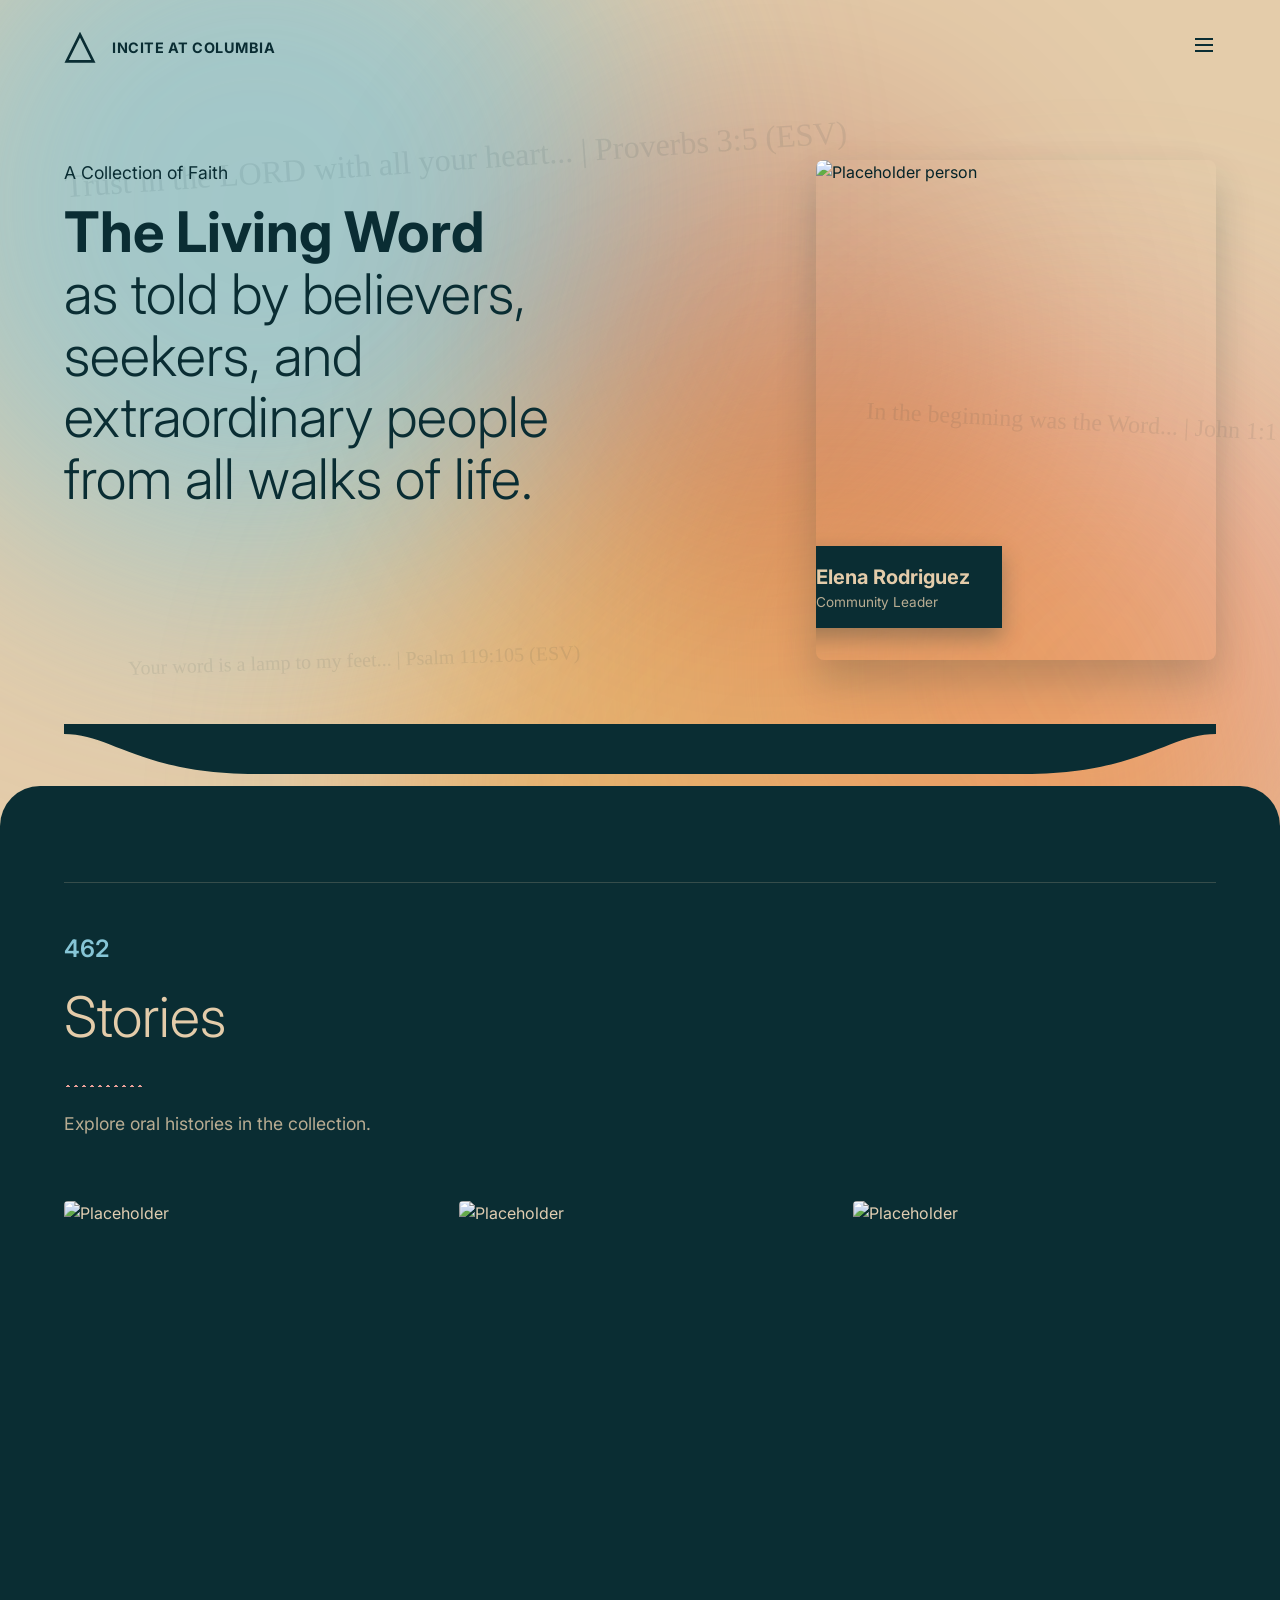
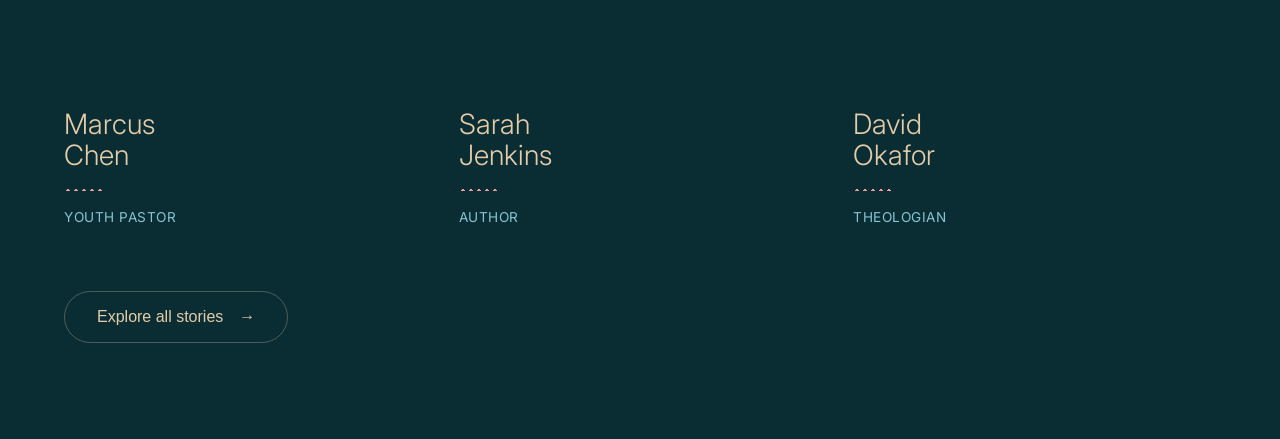
==== design/experiment/index.html @ d9248bcd "Add full homepage mockup, design system, and assets - mockup-a.html: complete single-page homepage (" ====
<!DOCTYPE html>
<html lang="en">
<head>
    <meta charset="UTF-8">
    <meta name="viewport" content="width=device-width, initial-scale=1.0">
    <title>Experimental Design - ForTheSoul</title>
    
    <!-- Fonts -->
    <link rel="preconnect" href="https://fonts.googleapis.com">
    <link rel="preconnect" href="https://fonts.gstatic.com" crossorigin>
    <link href="https://fonts.googleapis.com/css2?family=Inter:wght@300;400;500;600;700&display=swap" rel="stylesheet">
    
    <link rel="stylesheet" href="style.css">
</head>
<body>
    
    <!-- Dynamic Mesh Gradient Background -->
    <div class="mesh-bg" aria-hidden="true">
        <div class="orb orb-1"></div>
        <div class="orb orb-2"></div>
        <div class="orb orb-3"></div>
        <div class="orb orb-4"></div>
    </div>

    <!-- Scripture Watermarks -->
    <div class="watermarks" aria-hidden="true" pointer-events="none">
        <div class="watermark wm-1">Trust in the LORD with all your heart... | Proverbs 3:5 (ESV)</div>
        <div class="watermark wm-2">In the beginning was the Word... | John 1:1 (ESV)</div>
        <div class="watermark wm-3">Your word is a lamp to my feet... | Psalm 119:105 (ESV)</div>
        <div class="watermark wm-4">Be still, and know that I am God. | Psalm 46:10 (ESV)</div>
    </div>

    <div class="wrapper">
        <header class="header">
            <div class="logo">
                <svg width="32" height="32" viewBox="0 0 24 24" fill="none" stroke="currentColor" stroke-width="2">
                    <path d="M12 2L2 22h20L12 2z"></path>
                </svg>
                <span>Incite at Columbia</span>
            </div>
            <nav class="nav">
                <button class="menu-button">
                    <svg viewBox="0 0 24 24" fill="none" stroke="currentColor" stroke-width="2" width="24" height="24">
                        <line x1="3" y1="12" x2="21" y2="12"></line>
                        <line x1="3" y1="6" x2="21" y2="6"></line>
                        <line x1="3" y1="18" x2="21" y2="18"></line>
                    </svg>
                </button>
            </nav>
        </header>

        <main class="content">
            <!-- Hero Section mimicking Obama site Structure -->
            <section class="module hero-module">
                <div class="hero">
                    <div class="hero-content">
                        <div class="hero-eyebrow">A Collection of Faith</div>
                        <h1 class="hero-title">
                            <strong>The Living Word</strong>
                            as told by believers, seekers, and extraordinary people from all walks of life.
                        </h1>
                    </div>
                    <div class="hero-visual">
                        <div class="video-stack">
                            <figure>
                                <img src="https://images.unsplash.com/photo-1544465544-1b71aee9dfa3?ixlib=rb-4.0.3&auto=format&fit=crop&w=800&q=80" alt="Placeholder person">
                                <figcaption>
                                    <p class="name">Elena Rodriguez</p>
                                    <p class="role">Community Leader</p>
                                </figcaption>
                            </figure>
                        </div>
                    </div>
                </div>
                <!-- Signature Bracket -->
                <div class="hero-bracket">
                    <svg viewBox="0 0 1200 120" preserveAspectRatio="none">
                        <path d="M0,20 C50,20 80,100 200,100 L1000,100 C1120,100 1150,20 1200,20 L1200,0 L0,0 Z" fill="currentColor"></path>
                    </svg>
                </div>
            </section>

            <!-- Stories/Interviews Grid Section -->
            <section class="module grid-module">
                <div class="module-header">
                    <div class="header-line"></div>
                    <div class="module-title-wrapper">
                        <div class="module-amount">462</div>
                        <h2 class="module-title">Stories</h2>
                        <div class="dotted-line"></div>
                        <p class="module-subtitle">Explore oral histories in the collection.</p>
                    </div>
                </div>

                <ul class="stories-grid">
                    <li class="story-card">
                        <div class="card-image">
                            <img src="https://images.unsplash.com/photo-1507003211169-0a1dd7228f2d?ixlib=rb-4.0.3&auto=format&fit=crop&w=600&q=80" alt="Placeholder">
                            <div class="card-overlay"></div>
                        </div>
                        <div class="card-content">
                            <h3 class="card-name">Marcus<br>Chen</h3>
                            <div class="dotted-line small"></div>
                            <p class="card-role">Youth Pastor</p>
                        </div>
                    </li>
                    <li class="story-card">
                        <div class="card-image">
                            <img src="https://images.unsplash.com/photo-1438761681033-6461ffad8d80?ixlib=rb-4.0.3&auto=format&fit=crop&w=600&q=80" alt="Placeholder">
                            <div class="card-overlay"></div>
                        </div>
                        <div class="card-content">
                            <h3 class="card-name">Sarah<br>Jenkins</h3>
                            <div class="dotted-line small"></div>
                            <p class="card-role">Author</p>
                        </div>
                    </li>
                    <li class="story-card">
                        <div class="card-image">
                            <img src="https://images.unsplash.com/photo-1500648767791-00dcc994a43e?ixlib=rb-4.0.3&auto=format&fit=crop&w=600&q=80" alt="Placeholder">
                            <div class="card-overlay"></div>
                        </div>
                        <div class="card-content">
                            <h3 class="card-name">David<br>Okafor</h3>
                            <div class="dotted-line small"></div>
                            <p class="card-role">Theologian</p>
                        </div>
                    </li>
                </ul>

                <button class="explore-button">
                    <span>Explore all stories</span> &rarr;
                </button>
            </section>
        </main>
    </div>
</body>
</html>
---- design/experiment/style.css ----
/* Font Definitions */
@font-face {
    font-family: 'Rock Salt';
    src: url('../../src/assets/fonts/Rock_Salt_1/RockSalt-Regular.ttf') format('truetype'),
         url('https://fonts.gstatic.com/s/rocksalt/v18/MwQ0bhv11fWD6QsCEOUIdD4.woff2') format('woff2'); /* Fallback for rapid testing */
    font-weight: 400;
    font-style: normal;
}

/* Palette Tokens */
:root {
    /* New Scheme */
    --clr-pale-oak: #e4ccaa;
    --clr-sky-blue: #86c5d6;
    --clr-jet-black: #0a2d33;
    --clr-olive-leaf: #4b5b34;
    --clr-powder-blush: #eaa099;
    --clr-oxblood: #980204;
    --clr-amber-earth: #ea8914;

    /* Semantic */
    --bg-main: var(--clr-pale-oak);
    --text-primary: var(--clr-jet-black);
    --text-inverse: var(--clr-pale-oak);
}

/* Reset */
* {
    margin: 0;
    padding: 0;
    box-sizing: border-box;
}

body {
    font-family: 'Inter', sans-serif;
    background-color: var(--bg-main);
    color: var(--text-primary);
    overflow-x: hidden;
    line-height: 1.5;
}

/* Dynamic Mesh Gradient Background */
/* This approach is highly optimized and runs entirely on the GPU */
.mesh-bg {
    position: fixed;
    top: 0;
    left: 0;
    width: 100vw;
    height: 100vh;
    z-index: -2;
    overflow: hidden;
    background: var(--clr-pale-oak); /* Base fallback */
    pointer-events: none;
}

.orb {
    position: absolute;
    border-radius: 50%;
    filter: blur(120px);
    opacity: 0.7;
    animation: drift 20s infinite alternate ease-in-out;
    will-change: transform;
}

.orb-1 {
    width: 60vw;
    height: 60vw;
    background: var(--clr-sky-blue);
    top: -20%;
    left: -10%;
    animation-duration: 25s;
}

.orb-2 {
    width: 50vw;
    height: 50vw;
    background: var(--clr-powder-blush);
    bottom: -10%;
    right: -10%;
    animation-delay: -5s;
    animation-duration: 22s;
}

.orb-3 {
    width: 70vw;
    height: 70vw;
    background: var(--clr-amber-earth);
    top: 40%;
    left: 30%;
    opacity: 0.4;
    animation-duration: 30s;
}

.orb-4 {
    width: 40vw;
    height: 40vw;
    background: var(--clr-oxblood);
    top: 10%;
    right: 20%;
    opacity: 0.2;
    animation-delay: -10s;
    animation-duration: 18s;
}

@keyframes drift {
    0% { transform: translate(0, 0) scale(1); }
    50% { transform: translate(10vw, 5vh) scale(1.1); }
    100% { transform: translate(-5vw, 15vh) scale(0.9); }
}

/* Scripture Watermarks */
.watermarks {
    position: fixed;
    inset: 0;
    z-index: -1;
    pointer-events: none;
    user-select: none;
    overflow: hidden;
}

.watermark {
    font-family: 'Rock Salt', cursive;
    color: var(--text-primary);
    opacity: 0.08; /* Very subtle texture */
    position: absolute;
    white-space: nowrap;
}

.wm-1 {
    font-size: 2rem;
    top: 15%;
    left: 5%;
    transform: rotate(-4deg);
}

.wm-2 {
    font-size: 1.5rem;
    top: 45%;
    right: -5%;
    transform: rotate(3deg);
}

.wm-3 {
    font-size: 1.25rem;
    bottom: 25%;
    left: 10%;
    transform: rotate(-2deg);
}

.wm-4 {
    font-size: 3rem;
    bottom: -2%;
    left: 40%;
    transform: rotate(1deg);
    opacity: 0.05;
}

/* Layout Wrapper */
.wrapper {
    max-width: 1440px;
    margin: 0 auto;
    position: relative;
    z-index: 1; /* Above background */
}

/* Header */
.header {
    display: flex;
    justify-content: space-between;
    align-items: center;
    padding: 2rem 4rem;
}

.logo {
    display: flex;
    align-items: center;
    gap: 1rem;
    font-weight: 700;
    text-transform: uppercase;
    letter-spacing: 0.5px;
    font-size: 0.9rem;
}

.menu-button {
    background: none;
    border: none;
    cursor: pointer;
    color: var(--text-primary);
}

/* Hero Section */
.hero-module {
    padding: 4rem 4rem 0;
    margin-bottom: 2rem;
}

.hero {
    display: flex;
    gap: 4rem;
    align-items: flex-start;
    margin-bottom: 4rem;
}

.hero-content {
    flex: 1;
}

.hero-eyebrow {
    font-size: 1.1rem;
    margin-bottom: 1rem;
}

.hero-title {
    font-size: 3.5rem;
    font-weight: 300;
    line-height: 1.1;
    max-width: 800px;
}

.hero-title strong {
    font-weight: 700;
    display: block;
}

.hero-visual {
    flex: 1;
    display: flex;
    justify-content: flex-end;
}

.video-stack figure {
    position: relative;
    width: 400px;
    height: 500px;
    border-radius: 8px;
    overflow: hidden;
    box-shadow: 0 20px 40px rgba(10, 45, 51, 0.2);
}

.video-stack img {
    width: 100%;
    height: 100%;
    object-fit: cover;
    filter: saturate(0.8) contrast(1.1);
}

.video-stack figcaption {
    position: absolute;
    bottom: 2rem;
    left: -2rem;
    background: var(--clr-jet-black);
    color: var(--clr-pale-oak);
    padding: 1rem 2rem;
    box-shadow: 0 10px 20px rgba(10,45,51,0.3);
}

.name {
    font-weight: 700;
    font-size: 1.25rem;
}

.role {
    font-size: 0.85rem;
    opacity: 0.8;
}

.hero-bracket {
    width: 100%;
    height: 60px;
    color: var(--clr-jet-black);
}

.hero-bracket svg {
    width: 100%;
    height: 100%;
}

/* Stories Grid Section */
.grid-module {
    background-color: var(--clr-jet-black);
    color: var(--clr-pale-oak);
    padding: 6rem 4rem;
    position: relative;
    border-radius: 40px 40px 0 0;
    margin-top: -30px;
}

.module-header {
    margin-bottom: 4rem;
}

.header-line {
    width: 100%;
    height: 1px;
    background: rgba(228, 204, 170, 0.2);
    margin-bottom: 3rem;
}

.module-title-wrapper {
    max-width: 600px;
}

.module-amount {
    font-size: 1.5rem;
    font-weight: 600;
    color: var(--clr-sky-blue);
    margin-bottom: 0.5rem;
}

.module-title {
    font-size: 3.5rem;
    font-weight: 300;
    margin-bottom: 1.5rem;
}

.dotted-line {
    height: 4px;
    width: 80px;
    background-image: radial-gradient(circle, var(--clr-poweder-blush, #eaa099) 2px, transparent 2px);
    background-size: 8px 8px;
    margin-bottom: 1.5rem;
}

.dotted-line.small {
    width: 40px;
    margin: 1rem 0;
}

.module-subtitle {
    font-size: 1.1rem;
    opacity: 0.8;
}

/* Grid layout */
.stories-grid {
    display: grid;
    grid-template-columns: repeat(3, 1fr);
    gap: 2rem;
    list-style: none;
    margin-bottom: 4rem;
}

.story-card {
    display: flex;
    flex-direction: column;
    cursor: pointer;
    group: hover;
}

.card-image {
    width: 100%;
    aspect-ratio: 3/4;
    position: relative;
    overflow: hidden;
    border-radius: 4px;
    margin-bottom: 1.5rem;
}

.card-image img {
    width: 100%;
    height: 100%;
    object-fit: cover;
    transition: transform 0.6s cubic-bezier(0.25, 1, 0.5, 1);
    filter: grayscale(20%);
}

.card-overlay {
    position: absolute;
    inset: 0;
    background: linear-gradient(to top, rgba(10, 45, 51, 0.6) 0%, transparent 50%);
    opacity: 0;
    transition: opacity 0.3s ease;
}

.story-card:hover .card-image img {
    transform: scale(1.05);
}

.story-card:hover .card-overlay {
    opacity: 1;
}

.card-name {
    font-size: 1.75rem;
    line-height: 1.1;
    font-weight: 300;
}

.card-role {
    font-size: 0.85rem;
    text-transform: uppercase;
    letter-spacing: 0.5px;
    color: var(--clr-sky-blue);
}

/* Buttons */
.explore-button {
    background: none;
    border: 1px solid rgba(228, 204, 170, 0.3);
    color: var(--clr-pale-oak);
    padding: 1rem 2rem;
    font-size: 1rem;
    cursor: pointer;
    border-radius: 100px;
    display: inline-flex;
    align-items: center;
    gap: 1rem;
    transition: all 0.3s ease;
}

.explore-button:hover {
    background: var(--clr-pale-oak);
    color: var(--clr-jet-black);
}

/* Responsive constraints */
@media (max-width: 1024px) {
    .stories-grid {
        grid-template-columns: repeat(2, 1fr);
    }
    .hero {
        flex-direction: column;
    }
    .hero-visual {
        justify-content: flex-start;
        margin-top: 2rem;
    }
}

@media (max-width: 768px) {
    .stories-grid {
        grid-template-columns: 1fr;
    }
    .header, .hero-module, .grid-module {
        padding-left: 2rem;
        padding-right: 2rem;
    }
    .hero-title {
        font-size: 2.5rem;
    }
}
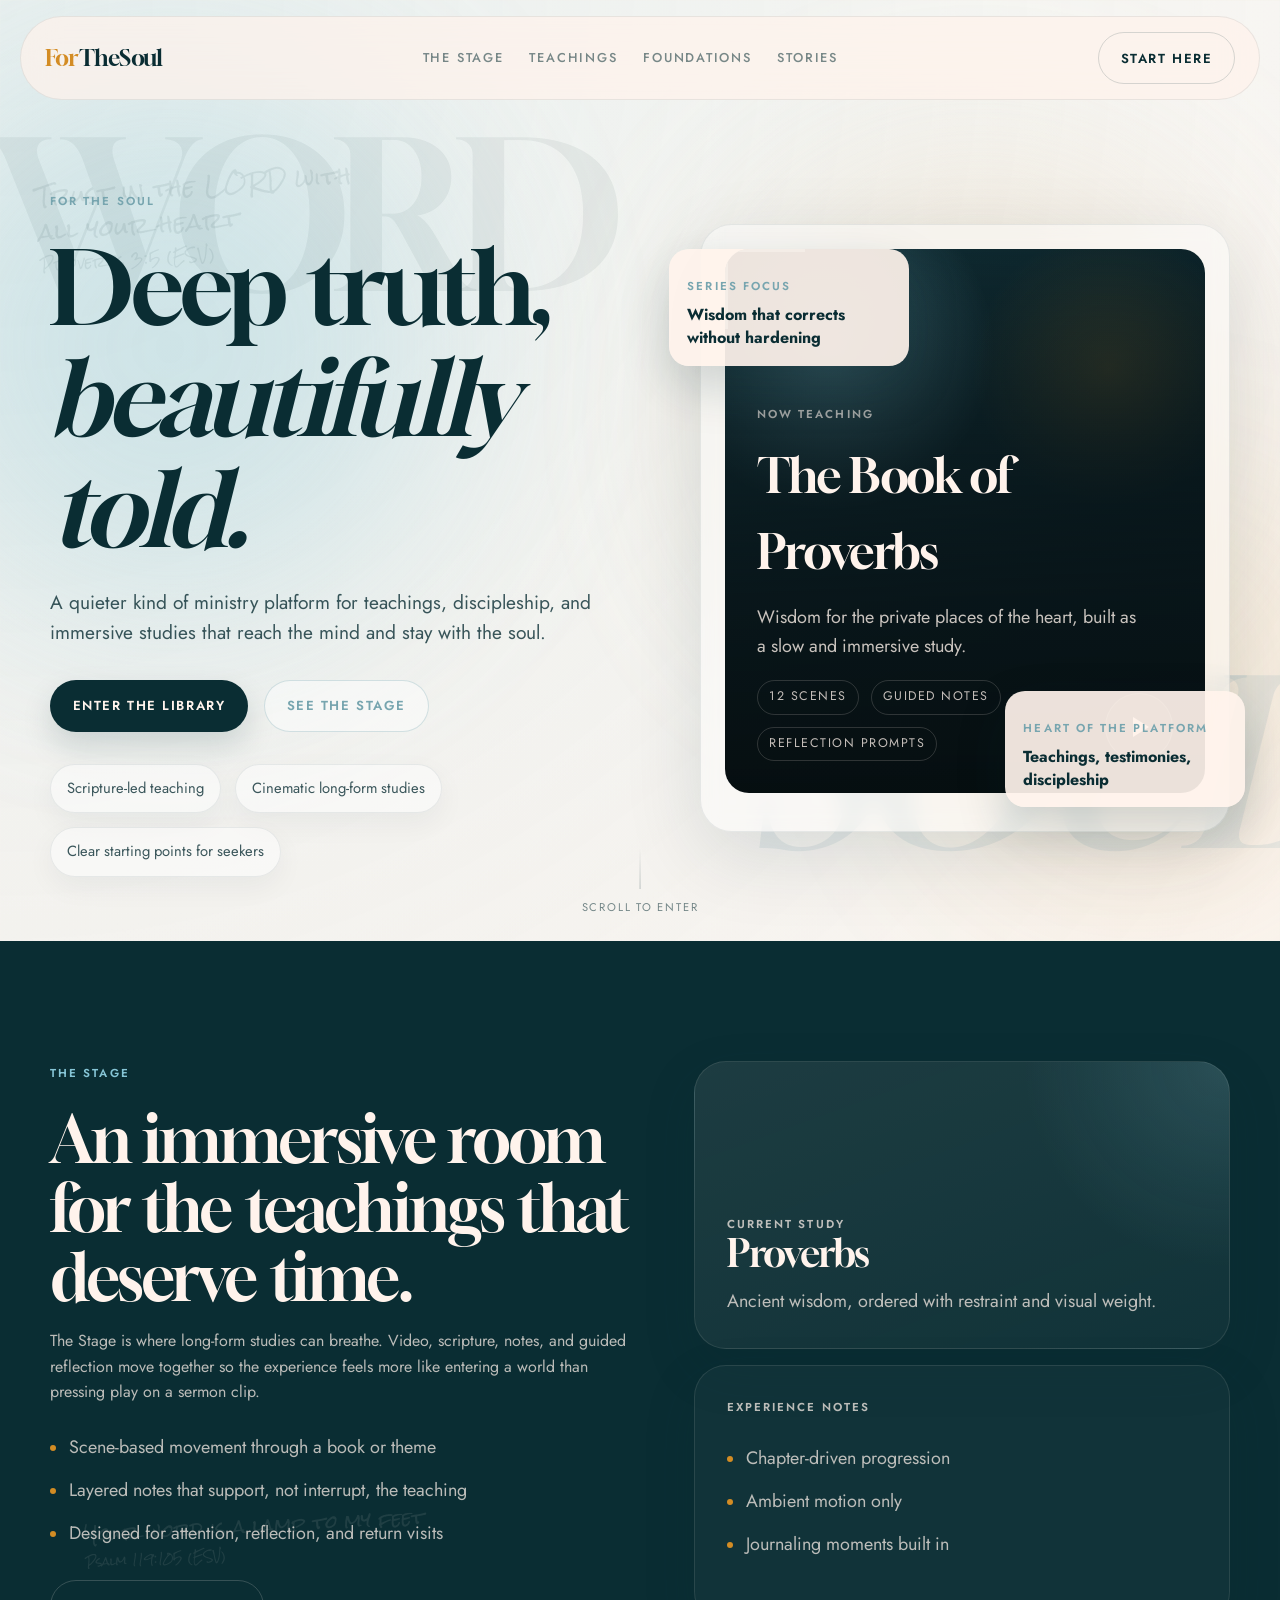
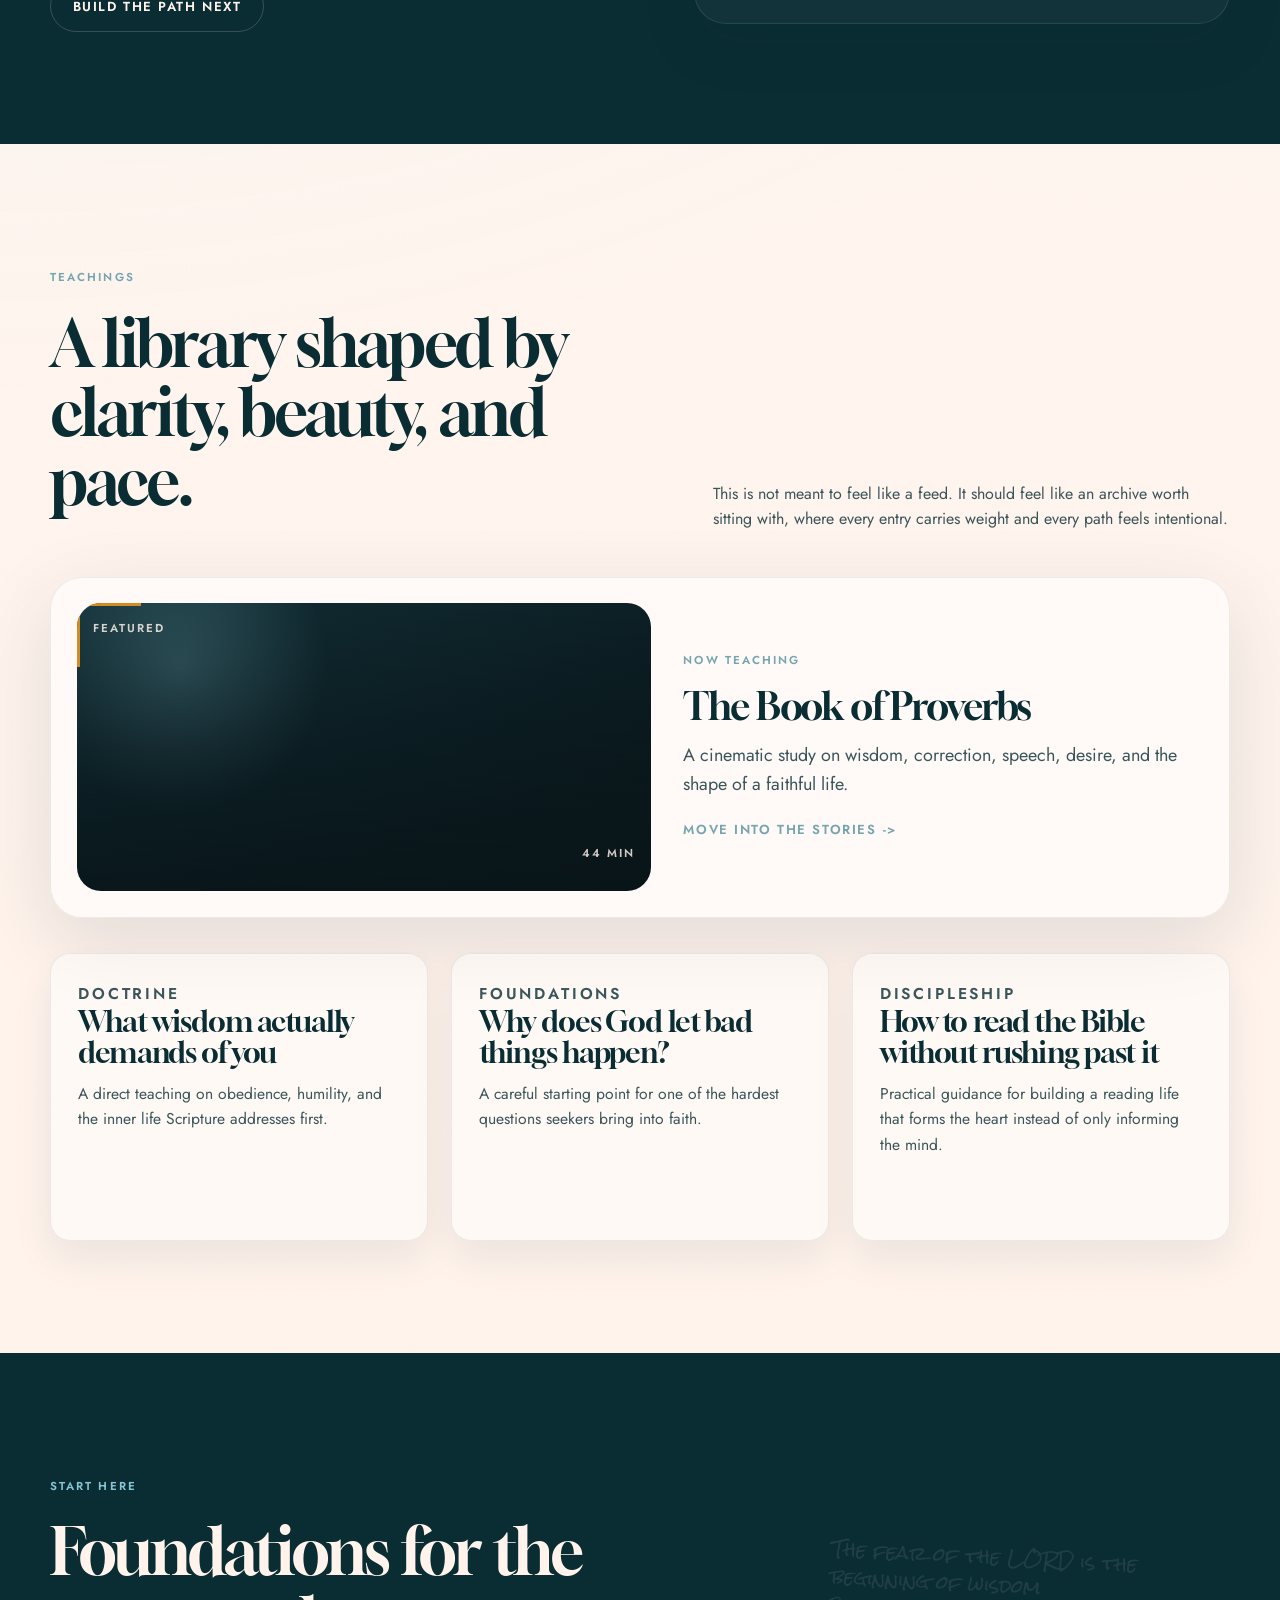
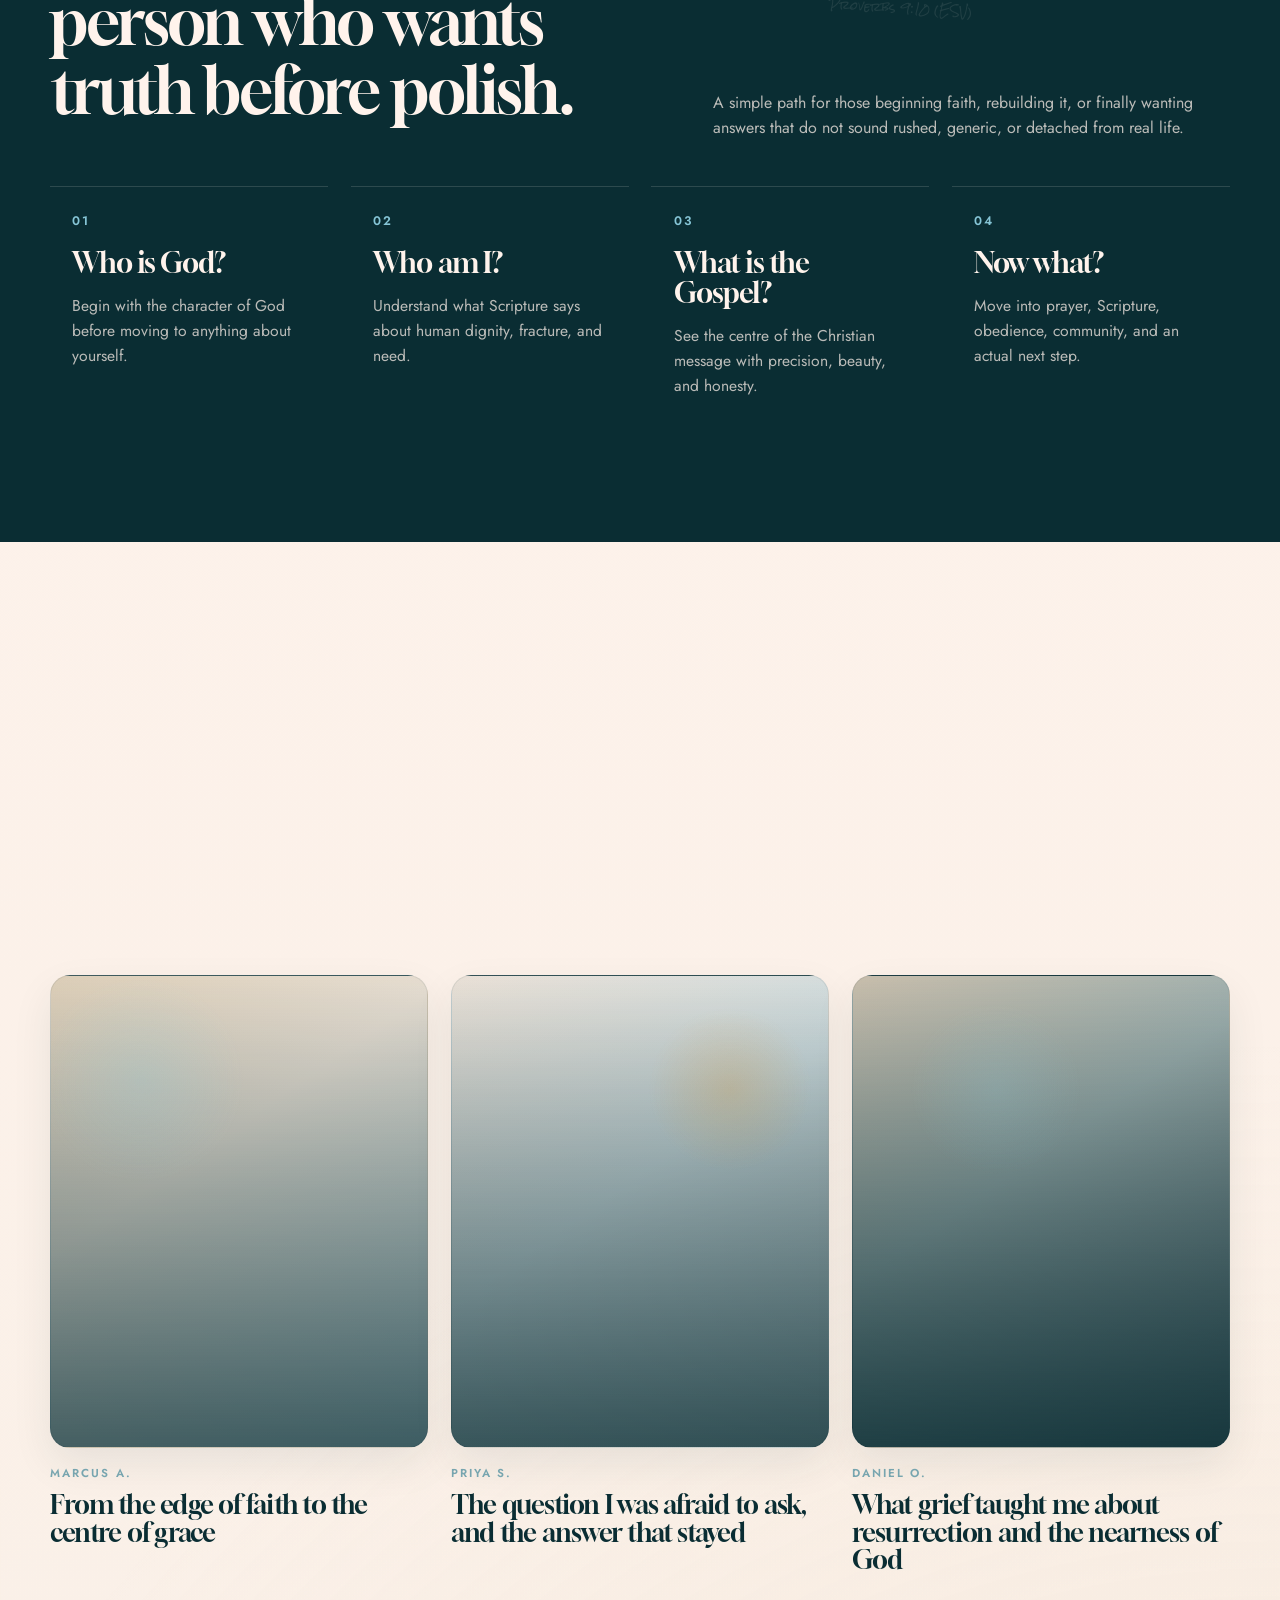
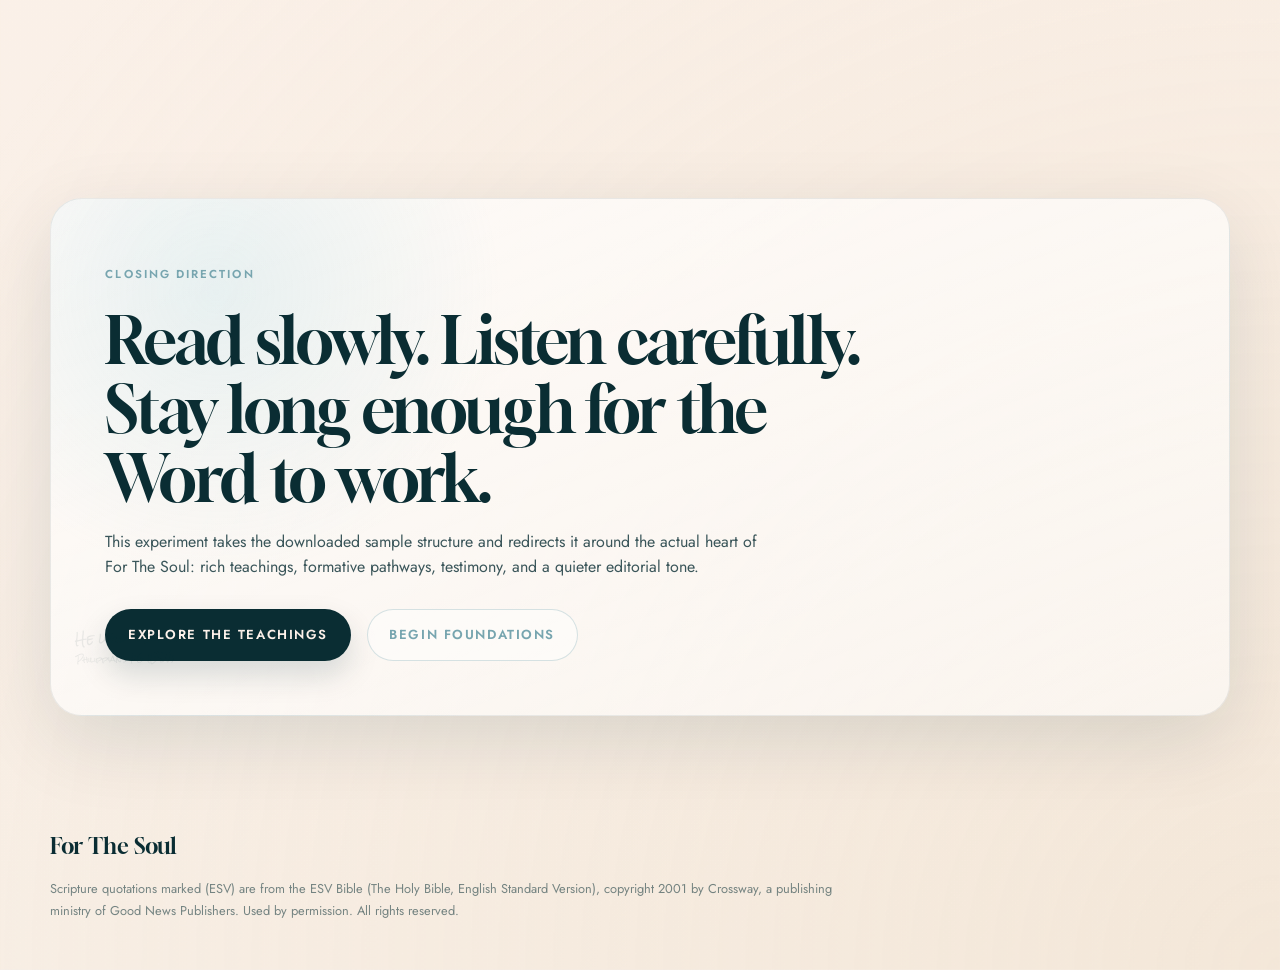
==== commit bf7802da: "Update design experiment files Co-Authored-By: Claude Sonnet 4.6 <noreply@anthropic.com>" ====
--- a/design/experiment/index.html
+++ b/design/experiment/index.html
@@ -3,136 +3,315 @@
 <head>
     <meta charset="UTF-8">
     <meta name="viewport" content="width=device-width, initial-scale=1.0">
-    <title>Experimental Design - ForTheSoul</title>
-    
-    <!-- Fonts -->
+    <title>For The Soul | Experimental Direction</title>
+    <meta
+        name="description"
+        content="An editorial homepage experiment for For The Soul, shaped around teachings, discipleship, and the quiet work of Scripture."
+    >
     <link rel="preconnect" href="https://fonts.googleapis.com">
     <link rel="preconnect" href="https://fonts.gstatic.com" crossorigin>
-    <link href="https://fonts.googleapis.com/css2?family=Inter:wght@300;400;500;600;700&display=swap" rel="stylesheet">
-    
+    <link href="https://fonts.googleapis.com/css2?family=Gloock&amp;family=Jost:wght@400;500;600&amp;display=swap" rel="stylesheet">
     <link rel="stylesheet" href="style.css">
 </head>
 <body>
-    
-    <!-- Dynamic Mesh Gradient Background -->
-    <div class="mesh-bg" aria-hidden="true">
-        <div class="orb orb-1"></div>
-        <div class="orb orb-2"></div>
-        <div class="orb orb-3"></div>
-        <div class="orb orb-4"></div>
-    </div>
-
-    <!-- Scripture Watermarks -->
-    <div class="watermarks" aria-hidden="true" pointer-events="none">
-        <div class="watermark wm-1">Trust in the LORD with all your heart... | Proverbs 3:5 (ESV)</div>
-        <div class="watermark wm-2">In the beginning was the Word... | John 1:1 (ESV)</div>
-        <div class="watermark wm-3">Your word is a lamp to my feet... | Psalm 119:105 (ESV)</div>
-        <div class="watermark wm-4">Be still, and know that I am God. | Psalm 46:10 (ESV)</div>
-    </div>
-
-    <div class="wrapper">
-        <header class="header">
-            <div class="logo">
-                <svg width="32" height="32" viewBox="0 0 24 24" fill="none" stroke="currentColor" stroke-width="2">
-                    <path d="M12 2L2 22h20L12 2z"></path>
-                </svg>
-                <span>Incite at Columbia</span>
-            </div>
-            <nav class="nav">
-                <button class="menu-button">
-                    <svg viewBox="0 0 24 24" fill="none" stroke="currentColor" stroke-width="2" width="24" height="24">
-                        <line x1="3" y1="12" x2="21" y2="12"></line>
-                        <line x1="3" y1="6" x2="21" y2="6"></line>
-                        <line x1="3" y1="18" x2="21" y2="18"></line>
-                    </svg>
-                </button>
-            </nav>
-        </header>
-
-        <main class="content">
-            <!-- Hero Section mimicking Obama site Structure -->
-            <section class="module hero-module">
-                <div class="hero">
-                    <div class="hero-content">
-                        <div class="hero-eyebrow">A Collection of Faith</div>
-                        <h1 class="hero-title">
-                            <strong>The Living Word</strong>
-                            as told by believers, seekers, and extraordinary people from all walks of life.
-                        </h1>
-                    </div>
-                    <div class="hero-visual">
-                        <div class="video-stack">
-                            <figure>
-                                <img src="https://images.unsplash.com/photo-1544465544-1b71aee9dfa3?ixlib=rb-4.0.3&auto=format&fit=crop&w=800&q=80" alt="Placeholder person">
-                                <figcaption>
-                                    <p class="name">Elena Rodriguez</p>
-                                    <p class="role">Community Leader</p>
-                                </figcaption>
-                            </figure>
-                        </div>
-                    </div>
-                </div>
-                <!-- Signature Bracket -->
-                <div class="hero-bracket">
-                    <svg viewBox="0 0 1200 120" preserveAspectRatio="none">
-                        <path d="M0,20 C50,20 80,100 200,100 L1000,100 C1120,100 1150,20 1200,20 L1200,0 L0,0 Z" fill="currentColor"></path>
-                    </svg>
-                </div>
-            </section>
-
-            <!-- Stories/Interviews Grid Section -->
-            <section class="module grid-module">
-                <div class="module-header">
-                    <div class="header-line"></div>
-                    <div class="module-title-wrapper">
-                        <div class="module-amount">462</div>
-                        <h2 class="module-title">Stories</h2>
-                        <div class="dotted-line"></div>
-                        <p class="module-subtitle">Explore oral histories in the collection.</p>
-                    </div>
-                </div>
-
-                <ul class="stories-grid">
-                    <li class="story-card">
-                        <div class="card-image">
-                            <img src="https://images.unsplash.com/photo-1507003211169-0a1dd7228f2d?ixlib=rb-4.0.3&auto=format&fit=crop&w=600&q=80" alt="Placeholder">
-                            <div class="card-overlay"></div>
-                        </div>
-                        <div class="card-content">
-                            <h3 class="card-name">Marcus<br>Chen</h3>
-                            <div class="dotted-line small"></div>
-                            <p class="card-role">Youth Pastor</p>
-                        </div>
-                    </li>
-                    <li class="story-card">
-                        <div class="card-image">
-                            <img src="https://images.unsplash.com/photo-1438761681033-6461ffad8d80?ixlib=rb-4.0.3&auto=format&fit=crop&w=600&q=80" alt="Placeholder">
-                            <div class="card-overlay"></div>
-                        </div>
-                        <div class="card-content">
-                            <h3 class="card-name">Sarah<br>Jenkins</h3>
-                            <div class="dotted-line small"></div>
-                            <p class="card-role">Author</p>
-                        </div>
-                    </li>
-                    <li class="story-card">
-                        <div class="card-image">
-                            <img src="https://images.unsplash.com/photo-1500648767791-00dcc994a43e?ixlib=rb-4.0.3&auto=format&fit=crop&w=600&q=80" alt="Placeholder">
-                            <div class="card-overlay"></div>
-                        </div>
-                        <div class="card-content">
-                            <h3 class="card-name">David<br>Okafor</h3>
-                            <div class="dotted-line small"></div>
-                            <p class="card-role">Theologian</p>
-                        </div>
-                    </li>
-                </ul>
-
-                <button class="explore-button">
-                    <span>Explore all stories</span> &rarr;
-                </button>
-            </section>
-        </main>
-    </div>
+    <header class="site-header" id="site-header">
+        <a class="brand" href="#top" aria-label="For The Soul home">
+            <span class="brand-mark">For</span>
+            <span class="brand-word">TheSoul</span>
+        </a>
+        <nav class="site-nav" aria-label="Primary">
+            <a href="#stage">The Stage</a>
+            <a href="#library">Teachings</a>
+            <a href="#foundations">Foundations</a>
+            <a href="#testimonies">Stories</a>
+        </nav>
+        <a class="button button-outline header-button" href="#foundations">Start Here</a>
+    </header>
+
+    <main id="top">
+        <section class="hero section">
+            <div class="atmosphere" aria-hidden="true">
+                <div class="orb orb-a"></div>
+                <div class="orb orb-b"></div>
+                <div class="orb orb-c"></div>
+            </div>
+
+            <div class="texture texture-word" aria-hidden="true">WORD</div>
+            <div class="texture texture-soul" aria-hidden="true">SOUL</div>
+
+            <div class="scripture-layer" aria-hidden="true">
+                <span class="watermark lg hero-left">
+                    Trust in the LORD with all your heart
+                    <small>Proverbs 3:5 (ESV)</small>
+                </span>
+                <span class="watermark sm hero-right">
+                    In the beginning was the Word
+                    <small>John 1:1 (ESV)</small>
+                </span>
+            </div>
+
+            <div class="hero-grid">
+                <div class="hero-copy reveal">
+                    <p class="eyebrow">For The Soul</p>
+                    <h1 class="hero-title">
+                        Deep truth,
+                        <span>beautifully told.</span>
+                    </h1>
+                    <p class="hero-body">
+                        A quieter kind of ministry platform for teachings, discipleship,
+                        and immersive studies that reach the mind and stay with the soul.
+                    </p>
+                    <div class="hero-actions">
+                        <a class="button button-primary" href="#library">Enter the Library</a>
+                        <a class="button button-quiet" href="#stage">See the Stage</a>
+                    </div>
+                    <ul class="hero-points" aria-label="For The Soul qualities">
+                        <li>Scripture-led teaching</li>
+                        <li>Cinematic long-form studies</li>
+                        <li>Clear starting points for seekers</li>
+                    </ul>
+                </div>
+
+                <div class="hero-media reveal">
+                    <div class="hero-panel">
+                        <div class="hero-screen">
+                            <p class="panel-label">Now teaching</p>
+                            <h2>The Book of Proverbs</h2>
+                            <p class="panel-copy">
+                                Wisdom for the private places of the heart, built as a slow and immersive study.
+                            </p>
+                            <div class="panel-meta">
+                                <span>12 scenes</span>
+                                <span>guided notes</span>
+                                <span>reflection prompts</span>
+                            </div>
+                            <a class="play-button" href="#library" aria-label="Jump to teachings">
+                                <span class="play-icon"></span>
+                            </a>
+                        </div>
+                        <div class="floating-card floating-card-top">
+                            <p class="floating-label">Series focus</p>
+                            <strong>Wisdom that corrects without hardening</strong>
+                        </div>
+                        <div class="floating-card floating-card-bottom">
+                            <p class="floating-label">Heart of the platform</p>
+                            <strong>Teachings, testimonies, discipleship</strong>
+                        </div>
+                    </div>
+                </div>
+            </div>
+
+            <div class="scroll-note" aria-hidden="true">
+                <span class="scroll-line"></span>
+                <span>Scroll to enter</span>
+            </div>
+        </section>
+
+        <section class="stage-section section" id="stage">
+            <div class="section-shell">
+                <div class="scripture-layer" aria-hidden="true">
+                    <span class="watermark md stage-left">
+                        Your word is a lamp to my feet
+                        <small>Psalm 119:105 (ESV)</small>
+                    </span>
+                </div>
+
+                <div class="stage-grid">
+                    <div class="section-copy reveal">
+                        <p class="section-label">The Stage</p>
+                        <h2 class="section-title">An immersive room for the teachings that deserve time.</h2>
+                        <p class="section-text">
+                            The Stage is where long-form studies can breathe. Video, scripture,
+                            notes, and guided reflection move together so the experience feels more
+                            like entering a world than pressing play on a sermon clip.
+                        </p>
+                        <ul class="detail-list">
+                            <li>Scene-based movement through a book or theme</li>
+                            <li>Layered notes that support, not interrupt, the teaching</li>
+                            <li>Designed for attention, reflection, and return visits</li>
+                        </ul>
+                        <a class="button button-dark" href="#foundations">Build the path next</a>
+                    </div>
+
+                    <div class="stage-composition reveal">
+                        <article class="stage-card stage-primary">
+                            <p class="panel-label">Current study</p>
+                            <h3>Proverbs</h3>
+                            <p>Ancient wisdom, ordered with restraint and visual weight.</p>
+                        </article>
+                        <article class="stage-card stage-secondary">
+                            <p class="panel-label">Experience notes</p>
+                            <ul class="stage-bullets">
+                                <li>Chapter-driven progression</li>
+                                <li>Ambient motion only</li>
+                                <li>Journaling moments built in</li>
+                            </ul>
+                        </article>
+                    </div>
+                </div>
+            </div>
+        </section>
+
+        <section class="library-section section" id="library">
+            <div class="section-shell">
+                <div class="section-heading reveal">
+                    <div>
+                        <p class="section-label">Teachings</p>
+                        <h2 class="section-title">A library shaped by clarity, beauty, and pace.</h2>
+                    </div>
+                    <p class="section-text">
+                        This is not meant to feel like a feed. It should feel like an archive worth
+                        sitting with, where every entry carries weight and every path feels intentional.
+                    </p>
+                </div>
+
+                <div class="featured-row reveal">
+                    <article class="featured-study">
+                        <div class="featured-visual">
+                            <span class="visual-tag">Featured</span>
+                            <span class="visual-time">44 min</span>
+                        </div>
+                        <div class="featured-copy">
+                            <p class="panel-label">Now teaching</p>
+                            <h3>The Book of Proverbs</h3>
+                            <p>
+                                A cinematic study on wisdom, correction, speech, desire, and the shape of a faithful life.
+                            </p>
+                            <a class="text-link" href="#testimonies">Move into the stories</a>
+                        </div>
+                    </article>
+                </div>
+
+                <div class="card-grid">
+                    <article class="content-card reveal">
+                        <p class="card-tag">Doctrine</p>
+                        <h3>What wisdom actually demands of you</h3>
+                        <p>A direct teaching on obedience, humility, and the inner life Scripture addresses first.</p>
+                    </article>
+                    <article class="content-card reveal">
+                        <p class="card-tag">Foundations</p>
+                        <h3>Why does God let bad things happen?</h3>
+                        <p>A careful starting point for one of the hardest questions seekers bring into faith.</p>
+                    </article>
+                    <article class="content-card reveal">
+                        <p class="card-tag">Discipleship</p>
+                        <h3>How to read the Bible without rushing past it</h3>
+                        <p>Practical guidance for building a reading life that forms the heart instead of only informing the mind.</p>
+                    </article>
+                </div>
+            </div>
+        </section>
+
+        <section class="foundations-section section" id="foundations">
+            <div class="section-shell">
+                <div class="scripture-layer" aria-hidden="true">
+                    <span class="watermark md foundations-right">
+                        The fear of the LORD is the beginning of wisdom
+                        <small>Proverbs 9:10 (ESV)</small>
+                    </span>
+                </div>
+
+                <div class="section-heading reveal">
+                    <div>
+                        <p class="section-label">Start Here</p>
+                        <h2 class="section-title">Foundations for the person who wants truth before polish.</h2>
+                    </div>
+                    <p class="section-text">
+                        A simple path for those beginning faith, rebuilding it, or finally wanting answers
+                        that do not sound rushed, generic, or detached from real life.
+                    </p>
+                </div>
+
+                <div class="path-grid">
+                    <article class="path-step reveal">
+                        <span class="step-number">01</span>
+                        <h3>Who is God?</h3>
+                        <p>Begin with the character of God before moving to anything about yourself.</p>
+                    </article>
+                    <article class="path-step reveal">
+                        <span class="step-number">02</span>
+                        <h3>Who am I?</h3>
+                        <p>Understand what Scripture says about human dignity, fracture, and need.</p>
+                    </article>
+                    <article class="path-step reveal">
+                        <span class="step-number">03</span>
+                        <h3>What is the Gospel?</h3>
+                        <p>See the centre of the Christian message with precision, beauty, and honesty.</p>
+                    </article>
+                    <article class="path-step reveal">
+                        <span class="step-number">04</span>
+                        <h3>Now what?</h3>
+                        <p>Move into prayer, Scripture, obedience, community, and an actual next step.</p>
+                    </article>
+                </div>
+            </div>
+        </section>
+
+        <section class="testimonies-section section" id="testimonies">
+            <div class="section-shell">
+                <div class="section-heading reveal">
+                    <div>
+                        <p class="section-label">Lives Being Written</p>
+                        <h2 class="section-title">Testimonies that feel human before they feel polished.</h2>
+                    </div>
+                    <p class="section-text">
+                        The gospel works in ordinary rooms, private grief, slow healing, and questions people
+                        are often too guarded to say aloud. The stories should carry that weight.
+                    </p>
+                </div>
+
+                <div class="story-grid">
+                    <article class="story-card reveal">
+                        <div class="story-frame"></div>
+                        <p class="story-name">Marcus A.</p>
+                        <h3>From the edge of faith to the centre of grace</h3>
+                    </article>
+                    <article class="story-card reveal">
+                        <div class="story-frame story-frame-alt"></div>
+                        <p class="story-name">Priya S.</p>
+                        <h3>The question I was afraid to ask, and the answer that stayed</h3>
+                    </article>
+                    <article class="story-card reveal">
+                        <div class="story-frame story-frame-dark"></div>
+                        <p class="story-name">Daniel O.</p>
+                        <h3>What grief taught me about resurrection and the nearness of God</h3>
+                    </article>
+                </div>
+            </div>
+        </section>
+
+        <section class="closing-section section">
+            <div class="section-shell">
+                <div class="closing-card reveal">
+                    <div class="scripture-layer" aria-hidden="true">
+                        <span class="watermark sm closing-left">
+                            He who began a good work in you
+                            <small>Philippians 1:6 (ESV)</small>
+                        </span>
+                    </div>
+                    <p class="section-label">Closing Direction</p>
+                    <h2 class="section-title">Read slowly. Listen carefully. Stay long enough for the Word to work.</h2>
+                    <p class="section-text">
+                        This experiment takes the downloaded sample structure and redirects it around the actual
+                        heart of For The Soul: rich teachings, formative pathways, testimony, and a quieter editorial tone.
+                    </p>
+                    <div class="closing-actions">
+                        <a class="button button-primary" href="#library">Explore the teachings</a>
+                        <a class="button button-quiet" href="#foundations">Begin foundations</a>
+                    </div>
+                </div>
+            </div>
+        </section>
+    </main>
+
+    <footer class="site-footer">
+        <p class="footer-brand">For The Soul</p>
+        <p class="footer-note">
+            Scripture quotations marked (ESV) are from the ESV Bible (The Holy Bible, English Standard Version),
+            copyright 2001 by Crossway, a publishing ministry of Good News Publishers. Used by permission. All rights reserved.
+        </p>
+    </footer>
+
+    <script src="script.js"></script>
 </body>
 </html>
--- a/design/experiment/style.css
+++ b/design/experiment/style.css
@@ -1,441 +1,1226 @@
-/* Font Definitions */
+:root {
+    --color-jet-black: #0a2d33;
+    --color-sky-blue: #86c5d6;
+    --color-sky-blue-dark: #77a5af;
+    --color-pale-oak: #e4ccaa;
+    --color-seashell: #fff3ec;
+    --color-amber: #d38c24;
+    --color-olive: #4b5b34;
+    --color-jet-black-80: rgba(10, 45, 51, 0.8);
+    --color-jet-black-55: rgba(10, 45, 51, 0.55);
+    --color-seashell-80: rgba(255, 243, 236, 0.8);
+    --color-seashell-18: rgba(255, 243, 236, 0.18);
+    --color-seashell-10: rgba(255, 243, 236, 0.1);
+    --color-pale-oak-60: rgba(228, 204, 170, 0.6);
+    --shadow-soft: 0 24px 80px rgba(10, 45, 51, 0.12);
+    --shadow-card: 0 20px 50px rgba(10, 45, 51, 0.18);
+    --font-heading: "Gloock", serif;
+    --font-body: "Jost", sans-serif;
+    --page-width: min(1180px, calc(100vw - 3rem));
+    --header-height: 84px;
+    --radius-large: 32px;
+    --radius-medium: 20px;
+    --radius-small: 14px;
+}
+
 @font-face {
-    font-family: 'Rock Salt';
-    src: url('../../src/assets/fonts/Rock_Salt_1/RockSalt-Regular.ttf') format('truetype'),
-         url('https://fonts.gstatic.com/s/rocksalt/v18/MwQ0bhv11fWD6QsCEOUIdD4.woff2') format('woff2'); /* Fallback for rapid testing */
+    font-family: "Rock Salt";
+    src: url("../../src/assets/fonts/Rock_Salt (1)/RockSalt-Regular.ttf") format("truetype");
     font-weight: 400;
     font-style: normal;
-}
-
-/* Palette Tokens */
-:root {
-    /* New Scheme */
-    --clr-pale-oak: #e4ccaa;
-    --clr-sky-blue: #86c5d6;
-    --clr-jet-black: #0a2d33;
-    --clr-olive-leaf: #4b5b34;
-    --clr-powder-blush: #eaa099;
-    --clr-oxblood: #980204;
-    --clr-amber-earth: #ea8914;
-
-    /* Semantic */
-    --bg-main: var(--clr-pale-oak);
-    --text-primary: var(--clr-jet-black);
-    --text-inverse: var(--clr-pale-oak);
-}
-
-/* Reset */
-* {
+    font-display: swap;
+}
+
+*,
+*::before,
+*::after {
+    box-sizing: border-box;
+}
+
+html {
+    scroll-behavior: smooth;
+}
+
+body {
     margin: 0;
-    padding: 0;
-    box-sizing: border-box;
-}
-
-body {
-    font-family: 'Inter', sans-serif;
-    background-color: var(--bg-main);
-    color: var(--text-primary);
+    background:
+        radial-gradient(circle at top left, rgba(134, 197, 214, 0.18), transparent 34%),
+        radial-gradient(circle at bottom right, rgba(228, 204, 170, 0.22), transparent 26%),
+        linear-gradient(180deg, #fff9f4 0%, var(--color-seashell) 46%, #f8efe6 100%);
+    color: var(--color-jet-black);
+    font-family: var(--font-body);
+    font-size: 1.125rem;
+    line-height: 1.6;
     overflow-x: hidden;
-    line-height: 1.5;
-}
-
-/* Dynamic Mesh Gradient Background */
-/* This approach is highly optimized and runs entirely on the GPU */
-.mesh-bg {
+}
+
+a {
+    color: inherit;
+    text-decoration: none;
+}
+
+button,
+input,
+textarea,
+select {
+    font: inherit;
+}
+
+img {
+    display: block;
+    max-width: 100%;
+}
+
+main {
+    position: relative;
+}
+
+.section {
+    position: relative;
+    scroll-margin-top: calc(var(--header-height) + 1rem);
+}
+
+.section-shell {
+    width: var(--page-width);
+    margin: 0 auto;
+    position: relative;
+}
+
+.site-header {
     position: fixed;
-    top: 0;
+    top: 1rem;
+    left: 50%;
+    transform: translateX(-50%);
+    width: min(1240px, calc(100vw - 2rem));
+    height: var(--header-height);
+    display: flex;
+    align-items: center;
+    justify-content: space-between;
+    gap: 1.5rem;
+    padding: 0 1.5rem;
+    border: 1px solid rgba(10, 45, 51, 0.08);
+    border-radius: 999px;
+    background: rgba(255, 243, 236, 0.7);
+    backdrop-filter: blur(18px);
+    z-index: 40;
+    transition: background 0.3s ease, box-shadow 0.3s ease, border-color 0.3s ease, transform 0.3s ease;
+}
+
+.site-header.is-scrolled {
+    background: rgba(255, 243, 236, 0.92);
+    border-color: rgba(10, 45, 51, 0.14);
+    box-shadow: 0 18px 48px rgba(10, 45, 51, 0.1);
+}
+
+.brand {
+    display: inline-flex;
+    align-items: baseline;
+    gap: 0.1rem;
+    white-space: nowrap;
+}
+
+.brand-mark,
+.brand-word {
+    font-family: var(--font-heading);
+    font-size: 1.45rem;
+    line-height: 1;
+    letter-spacing: -0.03em;
+}
+
+.brand-mark {
+    color: var(--color-amber);
+}
+
+.site-nav {
+    display: flex;
+    align-items: center;
+    gap: 1.6rem;
+    font-size: 0.8rem;
+    font-weight: 500;
+    letter-spacing: 0.14em;
+    text-transform: uppercase;
+    color: var(--color-jet-black-55);
+}
+
+.site-nav a {
+    position: relative;
+}
+
+.site-nav a::after {
+    content: "";
+    position: absolute;
     left: 0;
-    width: 100vw;
-    height: 100vh;
-    z-index: -2;
+    bottom: -0.3rem;
+    width: 100%;
+    height: 1px;
+    background: var(--color-sky-blue-dark);
+    transform: scaleX(0);
+    transform-origin: left;
+    transition: transform 0.25s ease;
+}
+
+.site-nav a:hover::after,
+.site-nav a:focus-visible::after {
+    transform: scaleX(1);
+}
+
+.header-button {
+    flex-shrink: 0;
+}
+
+.button {
+    display: inline-flex;
+    align-items: center;
+    justify-content: center;
+    min-height: 3.25rem;
+    padding: 0.85rem 1.35rem;
+    border-radius: 999px;
+    border: 1px solid transparent;
+    font-size: 0.82rem;
+    font-weight: 600;
+    letter-spacing: 0.12em;
+    text-transform: uppercase;
+    transition: transform 0.25s ease, background-color 0.25s ease, border-color 0.25s ease, color 0.25s ease, box-shadow 0.25s ease;
+}
+
+.button:hover,
+.button:focus-visible {
+    transform: translateY(-2px);
+}
+
+.button-primary {
+    background: var(--color-jet-black);
+    color: var(--color-seashell);
+    box-shadow: 0 14px 30px rgba(10, 45, 51, 0.15);
+}
+
+.button-primary:hover,
+.button-primary:focus-visible {
+    background: #133b43;
+}
+
+.button-outline {
+    border-color: rgba(10, 45, 51, 0.16);
+    color: var(--color-jet-black);
+}
+
+.button-outline:hover,
+.button-outline:focus-visible {
+    border-color: rgba(10, 45, 51, 0.3);
+    background: rgba(10, 45, 51, 0.04);
+}
+
+.button-quiet {
+    color: var(--color-sky-blue-dark);
+    border-color: rgba(119, 165, 175, 0.3);
+    background: rgba(255, 255, 255, 0.45);
+}
+
+.button-quiet:hover,
+.button-quiet:focus-visible {
+    border-color: var(--color-sky-blue-dark);
+    background: rgba(134, 197, 214, 0.12);
+}
+
+.button-dark {
+    color: var(--color-seashell);
+    border-color: var(--color-seashell-18);
+    background: transparent;
+}
+
+.button-dark:hover,
+.button-dark:focus-visible {
+    background: rgba(255, 243, 236, 0.08);
+    border-color: rgba(255, 243, 236, 0.35);
+}
+
+.hero {
+    min-height: 100vh;
+    padding: calc(var(--header-height) + 6rem) 0 4rem;
+    display: flex;
+    align-items: center;
+    isolation: isolate;
+}
+
+.hero-grid {
+    width: var(--page-width);
+    margin: 0 auto;
+    display: grid;
+    grid-template-columns: minmax(0, 1.05fr) minmax(360px, 0.95fr);
+    gap: 4rem;
+    align-items: center;
+    position: relative;
+    z-index: 2;
+}
+
+.atmosphere {
+    position: absolute;
+    inset: 0;
     overflow: hidden;
-    background: var(--clr-pale-oak); /* Base fallback */
     pointer-events: none;
+    z-index: 0;
 }
 
 .orb {
     position: absolute;
     border-radius: 50%;
-    filter: blur(120px);
-    opacity: 0.7;
-    animation: drift 20s infinite alternate ease-in-out;
-    will-change: transform;
-}
-
-.orb-1 {
-    width: 60vw;
-    height: 60vw;
-    background: var(--clr-sky-blue);
-    top: -20%;
-    left: -10%;
-    animation-duration: 25s;
-}
-
-.orb-2 {
-    width: 50vw;
-    height: 50vw;
-    background: var(--clr-powder-blush);
-    bottom: -10%;
-    right: -10%;
-    animation-delay: -5s;
-    animation-duration: 22s;
-}
-
-.orb-3 {
-    width: 70vw;
-    height: 70vw;
-    background: var(--clr-amber-earth);
-    top: 40%;
-    left: 30%;
-    opacity: 0.4;
-    animation-duration: 30s;
-}
-
-.orb-4 {
-    width: 40vw;
-    height: 40vw;
-    background: var(--clr-oxblood);
-    top: 10%;
-    right: 20%;
-    opacity: 0.2;
-    animation-delay: -10s;
+    filter: blur(110px);
+    opacity: 0.65;
+    animation: drift 20s ease-in-out infinite alternate;
+}
+
+.orb-a {
+    width: 34rem;
+    height: 34rem;
+    top: 8%;
+    left: -8%;
+    background: rgba(134, 197, 214, 0.45);
+}
+
+.orb-b {
+    width: 28rem;
+    height: 28rem;
+    right: 6%;
+    top: 20%;
+    background: rgba(228, 204, 170, 0.56);
+    animation-duration: 24s;
+}
+
+.orb-c {
+    width: 24rem;
+    height: 24rem;
+    right: -4%;
+    bottom: 6%;
+    background: rgba(211, 140, 36, 0.22);
     animation-duration: 18s;
 }
 
 @keyframes drift {
-    0% { transform: translate(0, 0) scale(1); }
-    50% { transform: translate(10vw, 5vh) scale(1.1); }
-    100% { transform: translate(-5vw, 15vh) scale(0.9); }
-}
-
-/* Scripture Watermarks */
-.watermarks {
-    position: fixed;
+    from {
+        transform: translate3d(0, 0, 0) scale(1);
+    }
+    to {
+        transform: translate3d(2rem, 1.75rem, 0) scale(1.08);
+    }
+}
+
+.texture {
+    position: absolute;
+    font-family: var(--font-heading);
+    line-height: 0.9;
+    letter-spacing: -0.06em;
+    pointer-events: none;
+    user-select: none;
+    z-index: 0;
+}
+
+.texture-word {
+    top: 13%;
+    left: -0.04em;
+    font-size: clamp(5rem, 16vw, 15rem);
+    color: rgba(10, 45, 51, 0.06);
+}
+
+.texture-soul {
+    right: -0.08em;
+    bottom: 8%;
+    font-size: clamp(7rem, 18vw, 18rem);
+    font-style: italic;
+    color: rgba(119, 165, 175, 0.14);
+}
+
+.scripture-layer {
+    position: absolute;
     inset: 0;
-    z-index: -1;
     pointer-events: none;
     user-select: none;
     overflow: hidden;
+    z-index: 1;
 }
 
 .watermark {
-    font-family: 'Rock Salt', cursive;
-    color: var(--text-primary);
-    opacity: 0.08; /* Very subtle texture */
     position: absolute;
-    white-space: nowrap;
-}
-
-.wm-1 {
-    font-size: 2rem;
-    top: 15%;
-    left: 5%;
-    transform: rotate(-4deg);
-}
-
-.wm-2 {
-    font-size: 1.5rem;
-    top: 45%;
-    right: -5%;
-    transform: rotate(3deg);
-}
-
-.wm-3 {
-    font-size: 1.25rem;
-    bottom: 25%;
-    left: 10%;
-    transform: rotate(-2deg);
-}
-
-.wm-4 {
-    font-size: 3rem;
-    bottom: -2%;
-    left: 40%;
-    transform: rotate(1deg);
-    opacity: 0.05;
-}
-
-/* Layout Wrapper */
-.wrapper {
-    max-width: 1440px;
-    margin: 0 auto;
-    position: relative;
-    z-index: 1; /* Above background */
-}
-
-/* Header */
-.header {
+    max-width: 22rem;
+    font-family: "Rock Salt", cursive;
+    color: var(--color-jet-black);
+    line-height: 1.6;
+    opacity: 0.075;
+    transform: rotate(var(--rotation, -3deg));
+}
+
+.watermark small {
+    display: block;
+    margin-top: 0.3rem;
+    font-size: 0.64em;
+}
+
+.watermark.sm {
+    font-size: clamp(0.68rem, 1vw, 0.9rem);
+}
+
+.watermark.md {
+    font-size: clamp(0.82rem, 1.4vw, 1.1rem);
+}
+
+.watermark.lg {
+    font-size: clamp(0.95rem, 1.7vw, 1.4rem);
+}
+
+.hero-left {
+    top: 18%;
+    left: 3%;
+    --rotation: -4deg;
+}
+
+.hero-right {
+    right: 5%;
+    bottom: 20%;
+    --rotation: 3deg;
+}
+
+.stage-left {
+    left: 3%;
+    bottom: 12%;
+    color: var(--color-seashell);
+    opacity: 0.09;
+    --rotation: -3deg;
+}
+
+.foundations-right {
+    right: 4%;
+    top: 14%;
+    color: var(--color-seashell);
+    opacity: 0.09;
+    --rotation: 3deg;
+}
+
+.closing-left {
+    left: 2%;
+    bottom: 10%;
+    --rotation: -2deg;
+}
+
+.hero-copy {
+    position: relative;
+    z-index: 2;
+    max-width: 36rem;
+}
+
+.eyebrow,
+.section-label,
+.panel-label,
+.card-tag,
+.story-name,
+.visual-tag,
+.visual-time,
+.floating-label {
+    font-size: 0.72rem;
+    font-weight: 600;
+    letter-spacing: 0.18em;
+    text-transform: uppercase;
+}
+
+.eyebrow,
+.section-label {
+    color: var(--color-sky-blue-dark);
+    margin-bottom: 1.4rem;
+}
+
+.hero-title,
+.section-title,
+.featured-copy h3,
+.content-card h3,
+.path-step h3,
+.story-card h3,
+.stage-card h3 {
+    font-family: var(--font-heading);
+    font-weight: 400;
+    line-height: 1.08;
+    letter-spacing: -0.03em;
+}
+
+.hero-title {
+    font-size: clamp(3.6rem, 8vw, 7.3rem);
+    margin: 0 0 1.4rem;
+}
+
+.hero-title span {
+    display: block;
+    font-style: italic;
+}
+
+.hero-body,
+.section-text,
+.panel-copy,
+.content-card p,
+.path-step p,
+.featured-copy p,
+.story-card p:last-child,
+.detail-list,
+.stage-bullets {
+    color: var(--color-jet-black-80);
+}
+
+.hero-body {
+    max-width: 34rem;
+    font-size: clamp(1.02rem, 1.5vw, 1.22rem);
+    margin: 0 0 2rem;
+}
+
+.hero-actions,
+.closing-actions {
     display: flex;
-    justify-content: space-between;
-    align-items: center;
-    padding: 2rem 4rem;
-}
-
-.logo {
+    gap: 1rem;
+    flex-wrap: wrap;
+}
+
+.hero-points {
+    list-style: none;
     display: flex;
-    align-items: center;
-    gap: 1rem;
-    font-weight: 700;
-    text-transform: uppercase;
-    letter-spacing: 0.5px;
-    font-size: 0.9rem;
-}
-
-.menu-button {
-    background: none;
-    border: none;
-    cursor: pointer;
-    color: var(--text-primary);
-}
-
-/* Hero Section */
-.hero-module {
-    padding: 4rem 4rem 0;
-    margin-bottom: 2rem;
-}
-
-.hero {
-    display: flex;
-    gap: 4rem;
-    align-items: flex-start;
-    margin-bottom: 4rem;
-}
-
-.hero-content {
-    flex: 1;
-}
-
-.hero-eyebrow {
-    font-size: 1.1rem;
-    margin-bottom: 1rem;
-}
-
-.hero-title {
-    font-size: 3.5rem;
-    font-weight: 300;
-    line-height: 1.1;
-    max-width: 800px;
-}
-
-.hero-title strong {
-    font-weight: 700;
-    display: block;
-}
-
-.hero-visual {
-    flex: 1;
-    display: flex;
-    justify-content: flex-end;
-}
-
-.video-stack figure {
-    position: relative;
-    width: 400px;
-    height: 500px;
-    border-radius: 8px;
-    overflow: hidden;
-    box-shadow: 0 20px 40px rgba(10, 45, 51, 0.2);
-}
-
-.video-stack img {
-    width: 100%;
+    flex-wrap: wrap;
+    gap: 0.85rem;
+    margin: 2rem 0 0;
+    padding: 0;
+}
+
+.hero-points li {
+    padding: 0.75rem 1rem;
+    border: 1px solid rgba(10, 45, 51, 0.08);
+    border-radius: 999px;
+    background: rgba(255, 255, 255, 0.46);
+    font-size: 0.92rem;
+    color: var(--color-jet-black-80);
+    box-shadow: 0 10px 28px rgba(10, 45, 51, 0.05);
+}
+
+.hero-media {
+    position: relative;
+    z-index: 2;
+}
+
+.hero-panel {
+    position: relative;
+    min-height: 38rem;
+    padding: 1.5rem;
+    border-radius: var(--radius-large);
+    background: rgba(255, 255, 255, 0.4);
+    border: 1px solid rgba(10, 45, 51, 0.08);
+    box-shadow: var(--shadow-soft);
+    backdrop-filter: blur(10px);
+}
+
+.hero-screen {
+    position: relative;
     height: 100%;
-    object-fit: cover;
-    filter: saturate(0.8) contrast(1.1);
-}
-
-.video-stack figcaption {
-    position: absolute;
-    bottom: 2rem;
-    left: -2rem;
-    background: var(--clr-jet-black);
-    color: var(--clr-pale-oak);
-    padding: 1rem 2rem;
-    box-shadow: 0 10px 20px rgba(10,45,51,0.3);
-}
-
-.name {
-    font-weight: 700;
-    font-size: 1.25rem;
-}
-
-.role {
-    font-size: 0.85rem;
-    opacity: 0.8;
-}
-
-.hero-bracket {
-    width: 100%;
-    height: 60px;
-    color: var(--clr-jet-black);
-}
-
-.hero-bracket svg {
-    width: 100%;
-    height: 100%;
-}
-
-/* Stories Grid Section */
-.grid-module {
-    background-color: var(--clr-jet-black);
-    color: var(--clr-pale-oak);
-    padding: 6rem 4rem;
-    position: relative;
-    border-radius: 40px 40px 0 0;
-    margin-top: -30px;
-}
-
-.module-header {
-    margin-bottom: 4rem;
-}
-
-.header-line {
-    width: 100%;
-    height: 1px;
-    background: rgba(228, 204, 170, 0.2);
-    margin-bottom: 3rem;
-}
-
-.module-title-wrapper {
-    max-width: 600px;
-}
-
-.module-amount {
-    font-size: 1.5rem;
-    font-weight: 600;
-    color: var(--clr-sky-blue);
-    margin-bottom: 0.5rem;
-}
-
-.module-title {
-    font-size: 3.5rem;
-    font-weight: 300;
-    margin-bottom: 1.5rem;
-}
-
-.dotted-line {
-    height: 4px;
-    width: 80px;
-    background-image: radial-gradient(circle, var(--clr-poweder-blush, #eaa099) 2px, transparent 2px);
-    background-size: 8px 8px;
-    margin-bottom: 1.5rem;
-}
-
-.dotted-line.small {
-    width: 40px;
-    margin: 1rem 0;
-}
-
-.module-subtitle {
-    font-size: 1.1rem;
-    opacity: 0.8;
-}
-
-/* Grid layout */
-.stories-grid {
-    display: grid;
-    grid-template-columns: repeat(3, 1fr);
-    gap: 2rem;
-    list-style: none;
-    margin-bottom: 4rem;
-}
-
-.story-card {
+    min-height: 34rem;
+    padding: 2rem;
     display: flex;
     flex-direction: column;
-    cursor: pointer;
-    group: hover;
-}
-
-.card-image {
-    width: 100%;
-    aspect-ratio: 3/4;
-    position: relative;
+    justify-content: flex-end;
+    border-radius: calc(var(--radius-large) - 8px);
     overflow: hidden;
-    border-radius: 4px;
-    margin-bottom: 1.5rem;
-}
-
-.card-image img {
-    width: 100%;
-    height: 100%;
-    object-fit: cover;
-    transition: transform 0.6s cubic-bezier(0.25, 1, 0.5, 1);
-    filter: grayscale(20%);
-}
-
-.card-overlay {
+    background:
+        linear-gradient(180deg, rgba(9, 25, 29, 0.1) 0%, rgba(8, 20, 24, 0.85) 64%, rgba(6, 14, 16, 0.96) 100%),
+        radial-gradient(circle at 22% 18%, rgba(134, 197, 214, 0.42), transparent 28%),
+        radial-gradient(circle at 80% 22%, rgba(211, 140, 36, 0.18), transparent 24%),
+        linear-gradient(145deg, #113038 0%, #0a1d22 60%, #081317 100%);
+    color: var(--color-seashell);
+}
+
+.hero-screen::before,
+.hero-screen::after {
+    content: "";
     position: absolute;
-    inset: 0;
-    background: linear-gradient(to top, rgba(10, 45, 51, 0.6) 0%, transparent 50%);
-    opacity: 0;
-    transition: opacity 0.3s ease;
-}
-
-.story-card:hover .card-image img {
-    transform: scale(1.05);
-}
-
-.story-card:hover .card-overlay {
-    opacity: 1;
-}
-
-.card-name {
-    font-size: 1.75rem;
-    line-height: 1.1;
-    font-weight: 300;
-}
-
-.card-role {
-    font-size: 0.85rem;
+    top: 0;
+    left: 0;
+    background: var(--color-sky-blue-dark);
+}
+
+.hero-screen::before {
+    width: 3px;
+    height: 5rem;
+}
+
+.hero-screen::after {
+    width: 5rem;
+    height: 3px;
+}
+
+.hero-screen h2 {
+    margin: 0 0 0.8rem;
+    font-family: var(--font-heading);
+    font-size: clamp(2rem, 4vw, 3rem);
+    font-weight: 400;
+    letter-spacing: -0.03em;
+}
+
+.panel-label,
+.floating-label,
+.visual-tag,
+.visual-time {
+    color: rgba(255, 243, 236, 0.58);
+    margin-bottom: 0.8rem;
+}
+
+.panel-copy {
+    max-width: 24rem;
+    margin: 0 0 1.2rem;
+    color: rgba(255, 243, 236, 0.78);
+}
+
+.panel-meta {
+    display: flex;
+    flex-wrap: wrap;
+    gap: 0.75rem;
+    padding-right: 4rem;
+}
+
+.panel-meta span {
+    padding: 0.4rem 0.7rem;
+    border: 1px solid rgba(255, 243, 236, 0.16);
+    border-radius: 999px;
+    font-size: 0.78rem;
     text-transform: uppercase;
-    letter-spacing: 0.5px;
-    color: var(--clr-sky-blue);
-}
-
-/* Buttons */
-.explore-button {
-    background: none;
-    border: 1px solid rgba(228, 204, 170, 0.3);
-    color: var(--clr-pale-oak);
-    padding: 1rem 2rem;
-    font-size: 1rem;
-    cursor: pointer;
-    border-radius: 100px;
+    letter-spacing: 0.12em;
+    color: rgba(255, 243, 236, 0.76);
+}
+
+.play-button {
+    position: absolute;
+    right: 2rem;
+    bottom: 2rem;
+    width: 4.25rem;
+    height: 4.25rem;
+    border: 1px solid rgba(255, 243, 236, 0.22);
+    border-radius: 50%;
+    background: rgba(255, 243, 236, 0.1);
+    color: var(--color-seashell);
     display: inline-flex;
     align-items: center;
+    justify-content: center;
+    cursor: pointer;
+    transition: transform 0.25s ease, background 0.25s ease, border-color 0.25s ease;
+}
+
+.play-button:hover,
+.play-button:focus-visible {
+    transform: scale(1.04);
+    background: rgba(255, 243, 236, 0.18);
+    border-color: rgba(255, 243, 236, 0.36);
+}
+
+.play-icon {
+    width: 0;
+    height: 0;
+    margin-left: 0.25rem;
+    border-top: 0.65rem solid transparent;
+    border-bottom: 0.65rem solid transparent;
+    border-left: 1rem solid currentColor;
+}
+
+.floating-card {
+    position: absolute;
+    max-width: 15rem;
+    padding: 1rem 1.15rem;
+    border-radius: var(--radius-medium);
+    background: rgba(255, 243, 236, 0.92);
+    color: var(--color-jet-black);
+    box-shadow: var(--shadow-card);
+}
+
+.floating-card strong {
+    display: block;
+    font-size: 1rem;
+    line-height: 1.45;
+}
+
+.floating-label {
+    color: var(--color-sky-blue-dark);
+    margin-bottom: 0.5rem;
+}
+
+.floating-card-top {
+    top: 1.5rem;
+    left: -2rem;
+}
+
+.floating-card-bottom {
+    right: -1rem;
+    bottom: 1.5rem;
+}
+
+.scroll-note {
+    position: absolute;
+    left: 50%;
+    bottom: 1.5rem;
+    transform: translateX(-50%);
+    display: flex;
+    flex-direction: column;
+    align-items: center;
+    gap: 0.6rem;
+    z-index: 3;
+    font-size: 0.7rem;
+    letter-spacing: 0.16em;
+    text-transform: uppercase;
+    color: var(--color-jet-black-55);
+}
+
+.scroll-line {
+    width: 1px;
+    height: 2.6rem;
+    background: linear-gradient(180deg, rgba(10, 45, 51, 0), rgba(10, 45, 51, 0.26));
+}
+
+.stage-section,
+.foundations-section {
+    background: var(--color-jet-black);
+    color: var(--color-seashell);
+    padding: 7rem 0;
+    overflow: hidden;
+}
+
+.stage-grid {
+    display: grid;
+    grid-template-columns: minmax(0, 1fr) minmax(280px, 0.9fr);
+    gap: 3rem;
+    align-items: center;
+    position: relative;
+    z-index: 2;
+}
+
+.section-copy,
+.section-heading {
+    position: relative;
+    z-index: 2;
+}
+
+.section-title {
+    margin: 0 0 1rem;
+    font-size: clamp(2.2rem, 5vw, 4.25rem);
+}
+
+.section-text {
+    max-width: 36rem;
+    margin: 0;
+    font-size: 1rem;
+}
+
+.stage-section .section-label,
+.foundations-section .section-label {
+    color: var(--color-sky-blue);
+}
+
+.stage-section .section-text,
+.stage-section .detail-list,
+.stage-section .stage-bullets,
+.foundations-section .section-text,
+.foundations-section .path-step p {
+    color: rgba(255, 243, 236, 0.72);
+}
+
+.detail-list,
+.stage-bullets {
+    margin: 1.75rem 0 2rem;
+    padding: 0;
+    list-style: none;
+    display: grid;
+    gap: 0.9rem;
+}
+
+.detail-list li,
+.stage-bullets li {
+    position: relative;
+    padding-left: 1.2rem;
+}
+
+.detail-list li::before,
+.stage-bullets li::before {
+    content: "";
+    position: absolute;
+    top: 0.72rem;
+    left: 0;
+    width: 0.38rem;
+    height: 0.38rem;
+    border-radius: 50%;
+    background: var(--color-amber);
+}
+
+.stage-composition {
+    display: grid;
     gap: 1rem;
-    transition: all 0.3s ease;
-}
-
-.explore-button:hover {
-    background: var(--clr-pale-oak);
-    color: var(--clr-jet-black);
-}
-
-/* Responsive constraints */
-@media (max-width: 1024px) {
-    .stories-grid {
-        grid-template-columns: repeat(2, 1fr);
-    }
+}
+
+.stage-card {
+    padding: 2rem;
+    border-radius: var(--radius-large);
+    border: 1px solid var(--color-seashell-10);
+    background: linear-gradient(160deg, rgba(255, 243, 236, 0.07), rgba(255, 243, 236, 0.03));
+    box-shadow: var(--shadow-card);
+}
+
+.stage-primary {
+    min-height: 18rem;
+    display: flex;
+    flex-direction: column;
+    justify-content: flex-end;
+    background:
+        radial-gradient(circle at top right, rgba(134, 197, 214, 0.16), transparent 34%),
+        linear-gradient(160deg, rgba(255, 243, 236, 0.08), rgba(255, 243, 236, 0.03));
+}
+
+.stage-secondary {
+    background: rgba(255, 243, 236, 0.03);
+}
+
+.stage-card h3 {
+    margin: 0 0 0.75rem;
+    font-size: clamp(1.9rem, 3vw, 2.8rem);
+    color: var(--color-seashell);
+}
+
+.stage-card p {
+    margin: 0;
+    color: rgba(255, 243, 236, 0.72);
+}
+
+.library-section,
+.testimonies-section,
+.closing-section {
+    padding: 7rem 0;
+}
+
+.section-heading {
+    display: grid;
+    grid-template-columns: minmax(0, 1.1fr) minmax(18rem, 0.9fr);
+    gap: 2rem;
+    align-items: end;
+    margin-bottom: 2.8rem;
+}
+
+.featured-row {
+    margin-bottom: 2.2rem;
+}
+
+.featured-study {
+    display: grid;
+    grid-template-columns: minmax(280px, 1.05fr) minmax(280px, 0.95fr);
+    gap: 2rem;
+    padding: 1.6rem;
+    border-radius: var(--radius-large);
+    background: rgba(255, 255, 255, 0.58);
+    border: 1px solid rgba(10, 45, 51, 0.08);
+    box-shadow: var(--shadow-soft);
+}
+
+.featured-visual {
+    position: relative;
+    min-height: 18rem;
+    border-radius: calc(var(--radius-large) - 8px);
+    overflow: hidden;
+    background:
+        linear-gradient(180deg, rgba(8, 20, 24, 0.15) 0%, rgba(8, 20, 24, 0.82) 100%),
+        radial-gradient(circle at 18% 22%, rgba(134, 197, 214, 0.32), transparent 28%),
+        linear-gradient(145deg, #14343b 0%, #0d2228 58%, #0a171a 100%);
+}
+
+.featured-visual::before,
+.featured-visual::after {
+    content: "";
+    position: absolute;
+    background: var(--color-amber);
+}
+
+.featured-visual::before {
+    width: 3px;
+    height: 4rem;
+    top: 0;
+    left: 0;
+}
+
+.featured-visual::after {
+    width: 4rem;
+    height: 3px;
+    top: 0;
+    left: 0;
+}
+
+.visual-tag,
+.visual-time {
+    position: absolute;
+    color: rgba(255, 243, 236, 0.82);
+}
+
+.visual-tag {
+    top: 1rem;
+    left: 1rem;
+}
+
+.visual-time {
+    right: 1rem;
+    bottom: 1rem;
+}
+
+.featured-copy {
+    align-self: center;
+}
+
+.featured-copy .panel-label {
+    color: var(--color-sky-blue-dark);
+}
+
+.featured-copy h3 {
+    margin: 0 0 0.85rem;
+    font-size: clamp(2rem, 3vw, 3rem);
+}
+
+.featured-copy p {
+    margin: 0 0 1rem;
+}
+
+.text-link {
+    display: inline-flex;
+    align-items: center;
+    gap: 0.4rem;
+    font-size: 0.82rem;
+    font-weight: 600;
+    letter-spacing: 0.12em;
+    text-transform: uppercase;
+    color: var(--color-sky-blue-dark);
+}
+
+.text-link::after {
+    content: "->";
+}
+
+.card-grid,
+.path-grid,
+.story-grid {
+    display: grid;
+    gap: 1.4rem;
+}
+
+.card-grid {
+    grid-template-columns: repeat(3, minmax(0, 1fr));
+}
+
+.content-card {
+    min-height: 18rem;
+    padding: 1.7rem;
+    border-radius: var(--radius-medium);
+    background: rgba(255, 255, 255, 0.48);
+    border: 1px solid rgba(10, 45, 51, 0.08);
+    box-shadow: 0 16px 40px rgba(10, 45, 51, 0.08);
+}
+
+.card-tag {
+    margin: 0 0 1rem;
+    color: var(--color-sky-blue-dark);
+}
+
+.content-card h3 {
+    margin: 0 0 0.8rem;
+    font-size: 1.8rem;
+}
+
+.content-card p {
+    margin: 0;
+    font-size: 0.98rem;
+}
+
+.path-grid {
+    grid-template-columns: repeat(4, minmax(0, 1fr));
+}
+
+.path-step {
+    padding: 1.6rem 1.4rem 2rem;
+    border-top: 1px solid rgba(255, 243, 236, 0.14);
+}
+
+.step-number {
+    display: block;
+    margin-bottom: 1rem;
+    color: var(--color-sky-blue);
+    font-size: 0.78rem;
+    font-weight: 600;
+    letter-spacing: 0.16em;
+}
+
+.path-step h3 {
+    margin: 0 0 0.9rem;
+    font-size: 1.75rem;
+    color: var(--color-seashell);
+}
+
+.path-step p {
+    margin: 0;
+    font-size: 0.98rem;
+}
+
+.story-grid {
+    grid-template-columns: repeat(3, minmax(0, 1fr));
+}
+
+.story-card {
+    padding: 0;
+}
+
+.story-frame {
+    aspect-ratio: 4 / 5;
+    margin-bottom: 1rem;
+    border-radius: var(--radius-medium);
+    background:
+        radial-gradient(circle at 24% 22%, rgba(134, 197, 214, 0.22), transparent 22%),
+        linear-gradient(180deg, rgba(10, 45, 51, 0.05), rgba(10, 45, 51, 0.72)),
+        linear-gradient(145deg, #e8d7bf 0%, #f2e7da 38%, #c1d7dc 100%);
+    border: 1px solid rgba(10, 45, 51, 0.08);
+    box-shadow: 0 16px 40px rgba(10, 45, 51, 0.08);
+}
+
+.story-frame-alt {
+    background:
+        radial-gradient(circle at 74% 24%, rgba(211, 140, 36, 0.22), transparent 18%),
+        linear-gradient(180deg, rgba(10, 45, 51, 0.05), rgba(10, 45, 51, 0.76)),
+        linear-gradient(145deg, #f5eadf 0%, #dbe6e8 45%, #a8b8bb 100%);
+}
+
+.story-frame-dark {
+    background:
+        radial-gradient(circle at 38% 24%, rgba(134, 197, 214, 0.18), transparent 20%),
+        linear-gradient(180deg, rgba(10, 45, 51, 0.08), rgba(10, 45, 51, 0.84)),
+        linear-gradient(145deg, #d8cab6 0%, #acbbb9 42%, #5d7075 100%);
+}
+
+.story-name {
+    margin: 0 0 0.55rem;
+    color: var(--color-sky-blue-dark);
+}
+
+.story-card h3 {
+    margin: 0;
+    font-size: 1.6rem;
+}
+
+.closing-card {
+    position: relative;
+    overflow: hidden;
+    padding: clamp(2rem, 5vw, 3.4rem);
+    border-radius: var(--radius-large);
+    background:
+        radial-gradient(circle at 14% 18%, rgba(134, 197, 214, 0.18), transparent 26%),
+        linear-gradient(160deg, rgba(255, 255, 255, 0.68), rgba(255, 255, 255, 0.54));
+    border: 1px solid rgba(10, 45, 51, 0.08);
+    box-shadow: var(--shadow-soft);
+}
+
+.closing-card .section-title {
+    max-width: 48rem;
+}
+
+.closing-card .section-text {
+    max-width: 42rem;
+    margin-bottom: 1.8rem;
+}
+
+.site-footer {
+    width: var(--page-width);
+    margin: 0 auto;
+    padding: 0 0 3rem;
+    display: flex;
+    flex-direction: column;
+    gap: 0.85rem;
+    color: var(--color-jet-black-55);
+}
+
+.footer-brand {
+    margin: 0;
+    font-family: var(--font-heading);
+    font-size: 1.4rem;
+    color: var(--color-jet-black);
+}
+
+.footer-note {
+    margin: 0;
+    max-width: 50rem;
+    font-size: 0.8rem;
+    line-height: 1.75;
+}
+
+.reveal {
+    opacity: 0;
+    transform: translateY(30px);
+    transition: opacity 0.8s ease, transform 0.8s ease;
+}
+
+.reveal.is-visible {
+    opacity: 1;
+    transform: translateY(0);
+}
+
+@media (prefers-reduced-motion: reduce) {
+    html {
+        scroll-behavior: auto;
+    }
+
+    .orb,
+    .reveal,
+    .site-header,
+    .button,
+    .play-button {
+        animation: none;
+        transition: none;
+    }
+
+    .reveal {
+        opacity: 1;
+        transform: none;
+    }
+}
+
+@media (max-width: 1100px) {
+    .hero-grid,
+    .stage-grid,
+    .section-heading,
+    .featured-study {
+        grid-template-columns: 1fr;
+    }
+
+    .path-grid {
+        grid-template-columns: repeat(2, minmax(0, 1fr));
+    }
+
+    .card-grid,
+    .story-grid {
+        grid-template-columns: repeat(2, minmax(0, 1fr));
+    }
+
+    .hero-panel {
+        min-height: auto;
+    }
+
+    .hero-screen {
+        min-height: 29rem;
+    }
+
+    .floating-card-top {
+        left: 1rem;
+    }
+
+    .floating-card-bottom {
+        right: 1rem;
+    }
+}
+
+@media (max-width: 860px) {
+    :root {
+        --page-width: calc(100vw - 1.5rem);
+        --header-height: 74px;
+    }
+
+    body {
+        font-size: 1rem;
+    }
+
+    .site-header {
+        top: 0.75rem;
+        width: calc(100vw - 1rem);
+        padding: 0 1rem;
+    }
+
+    .site-nav,
+    .header-button {
+        display: none;
+    }
+
     .hero {
+        padding-top: calc(var(--header-height) + 5rem);
+    }
+
+    .hero-title {
+        font-size: clamp(2.9rem, 14vw, 4.4rem);
+    }
+
+    .hero-screen {
+        min-height: 25rem;
+        padding: 1.35rem;
+    }
+
+    .panel-meta {
+        padding-right: 0;
+    }
+
+    .play-button {
+        right: 1.35rem;
+        bottom: 1.35rem;
+    }
+
+    .card-grid,
+    .path-grid,
+    .story-grid {
+        grid-template-columns: 1fr;
+    }
+
+    .library-section,
+    .stage-section,
+    .foundations-section,
+    .testimonies-section,
+    .closing-section {
+        padding: 5rem 0;
+    }
+
+    .section-title,
+    .featured-copy h3 {
+        font-size: clamp(2rem, 10vw, 3rem);
+    }
+
+    .featured-study {
+        padding: 1rem;
+    }
+
+    .featured-visual {
+        min-height: 14rem;
+    }
+
+    .story-card h3,
+    .content-card h3,
+    .path-step h3 {
+        font-size: 1.45rem;
+    }
+
+    .watermark {
+        max-width: 14rem;
+    }
+}
+
+@media (max-width: 560px) {
+    .hero-actions,
+    .closing-actions {
         flex-direction: column;
-    }
-    .hero-visual {
-        justify-content: flex-start;
-        margin-top: 2rem;
-    }
-}
-
-@media (max-width: 768px) {
-    .stories-grid {
-        grid-template-columns: 1fr;
-    }
-    .header, .hero-module, .grid-module {
-        padding-left: 2rem;
-        padding-right: 2rem;
-    }
-    .hero-title {
-        font-size: 2.5rem;
-    }
-}
+        align-items: stretch;
+    }
+
+    .button {
+        width: 100%;
+    }
+
+    .hero-points {
+        flex-direction: column;
+    }
+
+    .hero-points li {
+        width: 100%;
+    }
+
+    .floating-card {
+        position: static;
+        max-width: none;
+        margin-top: 1rem;
+    }
+
+    .hero-panel {
+        padding: 1rem;
+    }
+
+    .scroll-note {
+        display: none;
+    }
+}
